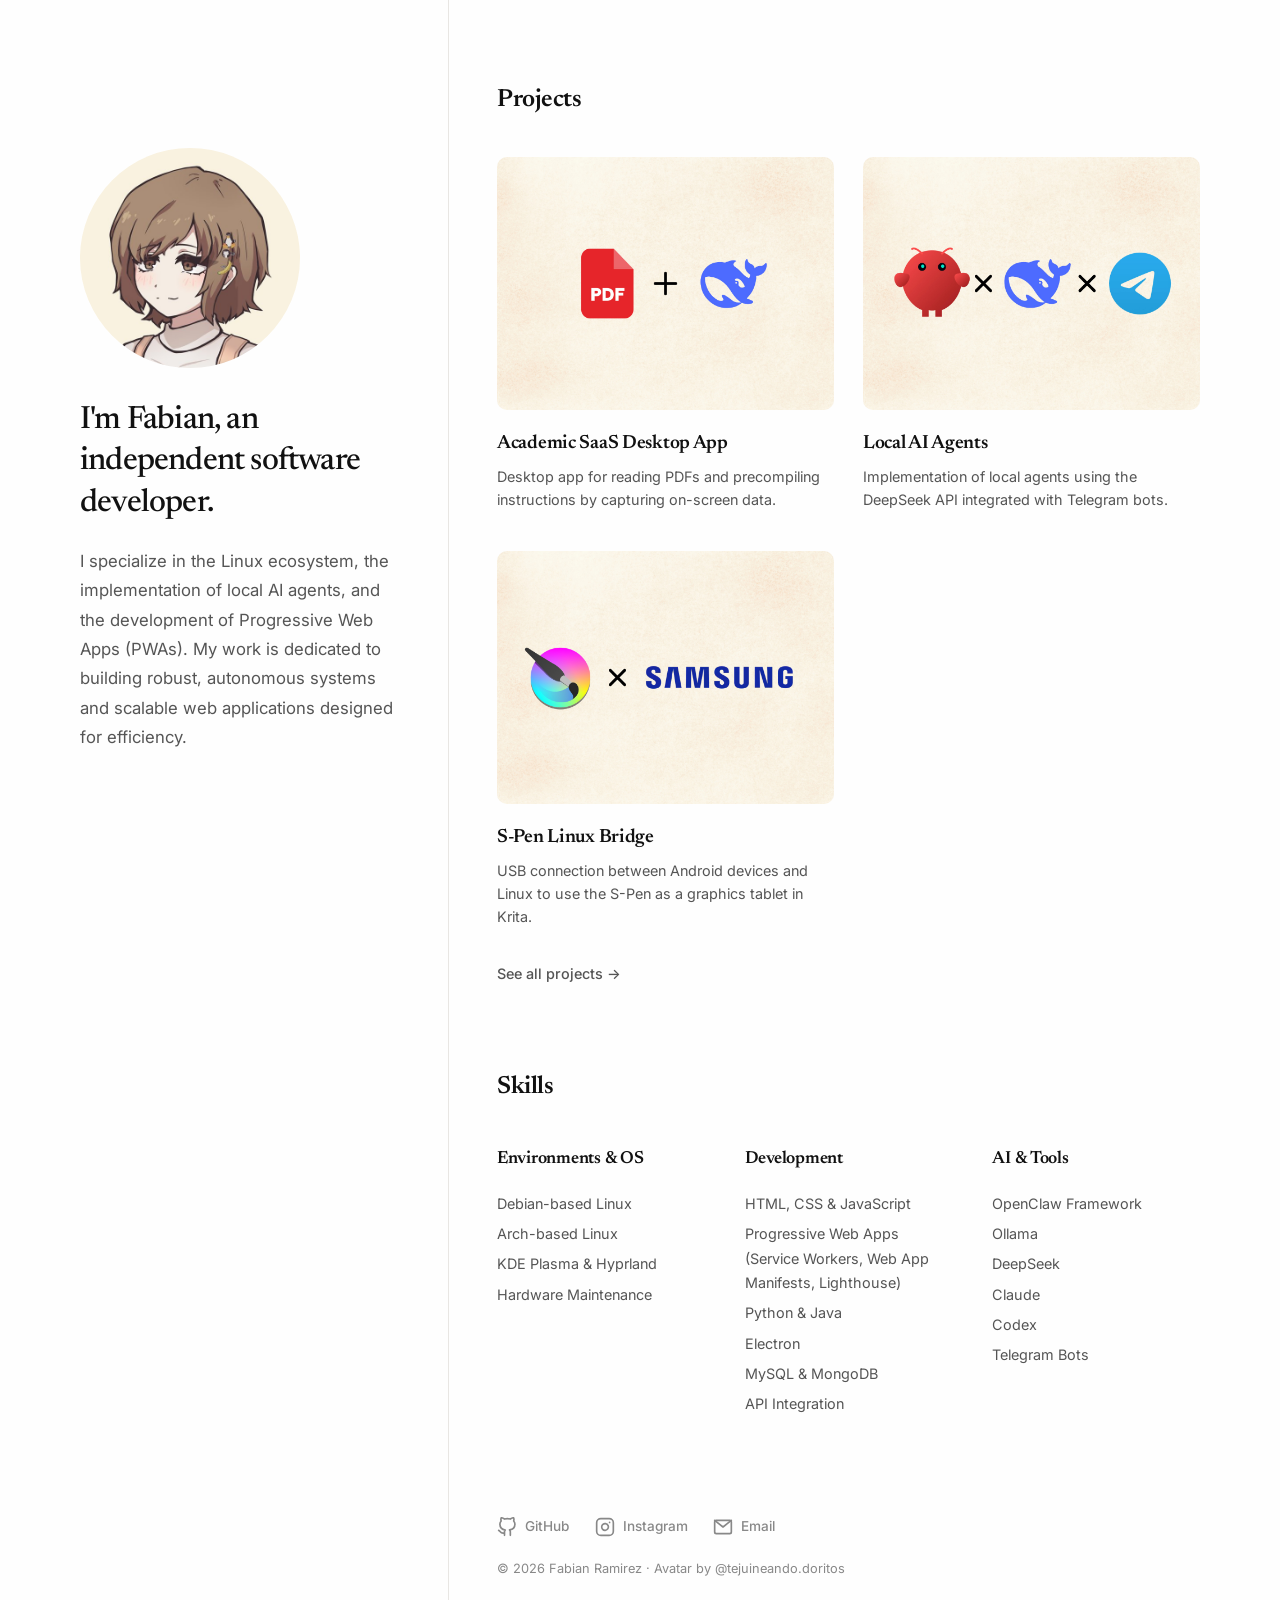
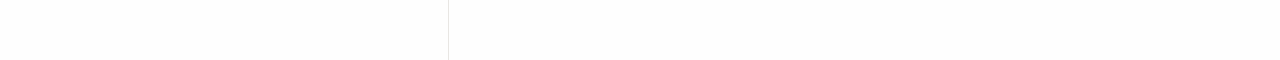
==== index.html @ 059f9448 "ps ahi va" ====
<!DOCTYPE html>
<html lang="en">
<head>
    <meta charset="UTF-8">
    <meta name="viewport" content="width=device-width, initial-scale=1.0">
    <title>Fabian | Independent Software Developer</title>
    <meta name="description" content="Independent software development. Specialist in desktop applications, Linux ecosystems, and local artificial intelligence architectures.">

    <meta property="og:title" content="Fabian | Independent Software Developer">
    <meta property="og:description" content="Independent software development. Specialist in desktop applications, Linux ecosystems, and local artificial intelligence architectures.">
    <meta property="og:image" content="https://fyramirez.dev/og-image.jpg">
    <meta property="og:url" content="https://fyramirez.dev">
    <meta property="og:type" content="website">
    <meta property="og:site_name" content="Fabian Ramirez">

    <meta name="twitter:card" content="summary">
    <meta name="twitter:title" content="Fabian | Independent Software Developer">
    <meta name="twitter:description" content="Independent software development. Specialist in desktop applications, Linux ecosystems, and local artificial intelligence architectures.">
    <meta name="twitter:image" content="https://fyramirez.dev/og-image.jpg">

    <link rel="canonical" href="https://fyramirez.dev">

    <link rel="icon" type="image/x-icon" href="favicon.ico">
    <link rel="icon" type="image/png" sizes="16x16" href="favicon-16.png">
    <link rel="icon" type="image/png" sizes="32x32" href="favicon-32.png">
    <link rel="apple-touch-icon" sizes="180x180" href="apple-touch-icon.png">

    <meta name="theme-color" content="#fefefe">

    <link href="https://fonts.googleapis.com/css2?family=Inter:ital,opsz,wght@0,14..32,400;0,14..32,500;0,14..32,600;1,14..32,400&family=Newsreader:ital,opsz,wght@0,6..72,400;0,6..72,500;0,6..72,600;1,6..72,400&display=swap" rel="stylesheet">
    <link rel="stylesheet" href="style.css">
</head>
<body>
    <div class="layout">
        <aside class="sidebar">
            <img src="profile.jpg" alt="Fabian" class="sidebar-avatar">
            <h1 class="sidebar-heading">I'm Fabian, an independent software developer.</h1>
            <p class="sidebar-text">
                I specialize in the Linux ecosystem, the implementation of local AI agents, and the development of Progressive Web Apps (PWAs).
                My work is dedicated to building robust, autonomous systems and scalable web applications designed for efficiency.
            </p>
        </aside>

        <main class="main-content">
            <section id="proyectos" class="section">
                <h2 class="section-title">Projects</h2>
                <div class="projects-grid">
                    <a href="#" class="project-card">
                        <div class="project-image-wrap">
                            <img src="app1.jpg" alt="Academic SaaS Desktop App">
                        </div>
                        <h3 class="project-title">Academic SaaS Desktop App</h3>
                        <p class="project-desc">Desktop app for reading PDFs and precompiling instructions by capturing on-screen data.</p>
                    </a>
                    <a href="#" class="project-card">
                        <div class="project-image-wrap">
                            <img src="app2.jpg" alt="Local AI Agents">
                        </div>
                        <h3 class="project-title">Local AI Agents</h3>
                        <p class="project-desc">Implementation of local agents using the DeepSeek API integrated with Telegram bots.</p>
                    </a>
                    <a href="#" class="project-card">
                        <div class="project-image-wrap">
                            <img src="app3.jpg" alt="S-Pen Linux Bridge">
                        </div>
                        <h3 class="project-title">S-Pen Linux Bridge</h3>
                        <p class="project-desc">USB connection between Android devices and Linux to use the S-Pen as a graphics tablet in Krita.</p>
                    </a>
                </div>
                <a href="#" class="see-all">See all projects &rarr;</a>
            </section>

            <section id="skills" class="section">
                <h2 class="section-title">Skills</h2>
                <div class="skills-grid">
                    <div class="skill-group">
                        <h4 class="skill-label">Environments &amp; OS</h4>
                        <ul>

                            <li>Debian-based Linux</li>
                            <li>Arch-based Linux</li>
                            <li>KDE Plasma &amp; Hyprland</li>
                            <li>Hardware Maintenance</li>
                        </ul>
                    </div>
                    <div class="skill-group">
                        <h4 class="skill-label">Development</h4>
                        <ul>
                            <li>HTML, CSS &amp; JavaScript</li>
                            <li>Progressive Web Apps (Service Workers, Web App Manifests, Lighthouse)</li>
                            <li>Python &amp; Java</li>
                            <li>Electron</li>
                            <li>MySQL &amp; MongoDB</li>
                            <li>API Integration</li>
                        </ul>
                    </div>
                    <div class="skill-group">
                        <h4 class="skill-label">AI &amp; Tools</h4>
                        <ul>
                            <li>OpenClaw Framework</li>
                            <li>Ollama</li>
                            <li>DeepSeek</li>
                            <li>Claude</li>
                            <li>Codex</li>
                            <li>Telegram Bots</li>
                        </ul>
                    </div>
                </div>
            </section>

            

            <footer class="site-footer">
                
                <div class="social-links">
                    <a href="https://github.com/Bocchi1204" target="_blank" rel="noopener" class="social-link" aria-label="GitHub">
                        <svg xmlns="http://www.w3.org/2000/svg" width="20" height="20" viewBox="0 0 24 24" fill="none" stroke="currentColor" stroke-width="2" stroke-linecap="round" stroke-linejoin="round">
                            <path d="M9 19c-5 1.5-5-2.5-7-3m14 6v-3.87a3.37 3.37 0 0 0-.94-2.61c3.14-.35 6.44-1.54 6.44-7A5.44 5.44 0 0 0 20 4.77 5.07 5.07 0 0 0 19.91 1S18.73.65 16 2.48a13.38 13.38 0 0 0-7 0C6.27.65 5.09 1 5.09 1A5.07 5.07 0 0 0 5 4.77a5.44 5.44 0 0 0-1.5 3.78c0 5.42 3.3 6.61 6.44 7A3.37 3.37 0 0 0 9 18.13V22"/>
                        </svg>
                        <span>GitHub</span>
                    </a>
                    <a href="https://www.instagram.com/bocchinango/" target="_blank" rel="noopener" class="social-link" aria-label="Instagram">
                        <svg xmlns="http://www.w3.org/2000/svg" width="20" height="20" viewBox="0 0 24 24" fill="none" stroke="currentColor" stroke-width="2" stroke-linecap="round" stroke-linejoin="round">
                            <rect x="2" y="2" width="20" height="20" rx="5" ry="5"/>
                            <path d="M16 11.37A4 4 0 1 1 12.63 8 4 4 0 0 1 16 11.37z"/>
                            <line x1="17.5" y1="6.5" x2="17.51" y2="6.5"/>
                        </svg>
                        <span>Instagram</span>
                    </a>
                    <a href="mailto:fabianyaelramirez@gmail.com" class="social-link" aria-label="Email">
                        <svg xmlns="http://www.w3.org/2000/svg" width="20" height="20" viewBox="0 0 24 24" fill="none" stroke="currentColor" stroke-width="2" stroke-linecap="round" stroke-linejoin="round">
                            <rect x="2" y="4" width="20" height="16" rx="2"/>
                            <path d="m22 4-10 8L2 4"/>
                        </svg>
                        <span>Email</span>
                    </a>
                </div>
<p>&copy; 2026 Fabian Ramirez &middot; Avatar by <a href="https://www.instagram.com/tejuineando.doritos/" target="_blank" rel="noopener" class="credit-link" style="color:#888!important;-webkit-text-fill-color:#888!important;text-decoration:none!important">@tejuineando.doritos</a></p>
            </footer>
        </main>
    </div>
</body>
</html>
---- style.css ----
*, *::before, *::after {
    box-sizing: border-box;
    margin: 0;
    padding: 0;
}

:root {
    --bg: #fefefe;
    --text: #111;
    --text-secondary: #555;
    --text-muted: #888;
    --border: #e8e6e3;
    --sidebar-width: 35%;
    --font-serif: Newsreader, Georgia, "Times New Roman", serif;
    --font-sans: Inter, -apple-system, BlinkMacSystemFont, "Segoe UI", Roboto, sans-serif;
}

html {
    scroll-behavior: smooth;
    -webkit-font-smoothing: antialiased;
    -moz-osx-font-smoothing: grayscale;
    text-rendering: optimizeLegibility;
}

body {
    font-family: var(--font-sans);
    background-color: var(--bg);
    color: var(--text);
    line-height: 1.7;
    font-size: 1rem;
    font-weight: 400;
}

.layout {
    display: flex;
    min-height: 100vh;
}

.sidebar {
    width: var(--sidebar-width);
    flex-shrink: 0;
    position: sticky;
    top: 0;
    height: 100vh;
    padding: 5rem 3rem 5rem 5rem;
    display: flex;
    flex-direction: column;
    justify-content: center;
}

.sidebar-avatar {
    width: 220px;
    height: 220px;
    border-radius: 50%;
    object-fit: cover;
    margin-bottom: 2rem;
    display: block;
}

.sidebar-heading {
    font-family: var(--font-serif);
    font-size: 2rem;
    font-weight: 500;
    line-height: 1.3;
    letter-spacing: -0.025em;
    color: var(--text);
    margin-bottom: 1.4rem;
}

.sidebar-text {
    font-size: 1.05rem;
    color: var(--text-secondary);
    line-height: 1.75;
}

.sidebar-text a {
    color: var(--text);
    text-decoration: underline;
    text-underline-offset: 4px;
    text-decoration-thickness: 1px;
    text-decoration-color: #ccc;
    transition: text-decoration-color 0.15s ease;
}

.sidebar-text a:hover {
    text-decoration-color: var(--text);
}

.main-content {
    flex: 1;
    min-width: 0;
    padding: 5rem 5rem 5rem 3rem;
    border-left: 1px solid var(--border);
}

.section {
    padding: 0 0 5rem;
}

.section-title {
    font-family: var(--font-serif);
    font-size: 1.55rem;
    font-weight: 600;
    letter-spacing: -0.02em;
    margin-bottom: 2.2rem;
    color: var(--text);
}

.projects-grid {
    display: grid;
    grid-template-columns: repeat(2, 1fr);
    gap: 2.5rem 1.8rem;
    margin-bottom: 2rem;
}

.project-card {
    display: block;
    text-decoration: none;
    color: inherit;
    transition: opacity 0.2s ease;
}

.project-card:hover {
    opacity: 0.75;
}

.project-image-wrap {
    aspect-ratio: 4 / 3;
    overflow: hidden;
    border-radius: 10px;
    background: #f4f3f1;
    margin-bottom: 1.1rem;
}

.project-image-wrap img {
    width: 100%;
    height: 100%;
    object-fit: cover;
    transition: transform 0.4s ease;
}

.project-card:hover .project-image-wrap img {
    transform: scale(1.03);
}

.project-title {
    font-family: var(--font-serif);
    font-size: 1.2rem;
    font-weight: 600;
    letter-spacing: -0.015em;
    color: var(--text);
    margin-bottom: 0.3rem;
}

.project-desc {
    font-size: 0.9rem;
    color: var(--text-secondary);
    line-height: 1.6;
}

.see-all {
    display: inline-block;
    font-family: var(--font-sans);
    font-size: 0.9rem;
    font-weight: 500;
    color: var(--text-secondary);
    text-decoration: none;
    transition: color 0.15s ease;
}

.see-all:hover {
    color: var(--text);
}

.skills-grid {
    display: grid;
    grid-template-columns: repeat(3, 1fr);
    gap: 2.5rem;
}

.skill-label {
    font-family: var(--font-serif);
    font-size: 1.1rem;
    font-weight: 600;
    letter-spacing: -0.015em;
    margin-bottom: 0.9rem;
    color: var(--text);
}

.skill-group ul {
    list-style: none;
    padding: 0;
}

.skill-group li {
    font-size: 0.9rem;
    color: var(--text-secondary);
    padding: 0.18rem 0;
}



.cv-entry {
    margin-bottom: 2rem;
}

.cv-role {
    font-family: var(--font-serif);
    font-size: 1.2rem;
    font-weight: 600;
    letter-spacing: -0.015em;
    color: var(--text);
    margin-bottom: 0.2rem;
}

.cv-place {
    font-size: 0.9rem;
    color: var(--text-muted);
    margin-bottom: 0.7rem;
}

.cv-desc {
    font-size: 0.95rem;
    color: var(--text-secondary);
    line-height: 1.7;
    max-width: 500px;
}

.social-links {
    display: flex;
    gap: 1.6rem;
    margin-bottom: 1.2rem;
}

.social-link {
    display: inline-flex;
    align-items: center;
    gap: 0.5rem;
    font-size: 0.85rem;
    font-weight: 500;
    color: var(--text-muted);
    text-decoration: none;
    transition: color 0.2s ease;
}

.social-link:visited,
.social-link:link {
    color: var(--text-muted);
    text-decoration: none;
}

.social-link:hover,
.social-link:hover:visited {
    color: var(--text);
}

.social-link svg {
    display: block;
    flex-shrink: 0;
}

.site-footer {
    padding-top: 1rem;
}



.site-footer p {
    font-size: 0.8rem;
    color: var(--text-muted);
}

.credit-link,
.credit-link:link,
.credit-link:visited {
    color: var(--text-muted) !important;
    text-decoration: none !important;
    transition: color 0.2s ease;
}

.credit-link:hover {
    color: var(--text) !important;
}


@media (max-width: 900px) {
    .layout {
        flex-direction: column;
    }

    .sidebar {
        width: 100%;
        position: static;
        height: auto;
        padding: 3rem 1.5rem 2rem;
        justify-content: flex-start;
    }

    .sidebar-heading {
        font-size: 1.6rem;
    }

    .main-content {
        padding: 2rem 1.5rem 4rem;
        border-left: none;
    }

    .projects-grid {
        grid-template-columns: 1fr;
        gap: 3rem;
    }

    .skills-grid {
        grid-template-columns: 1fr;
        gap: 2rem;
    }

    .section {
        padding: 0 0 3.5rem;
    }

    .social-links {
        gap: 1.2rem;
    }
}
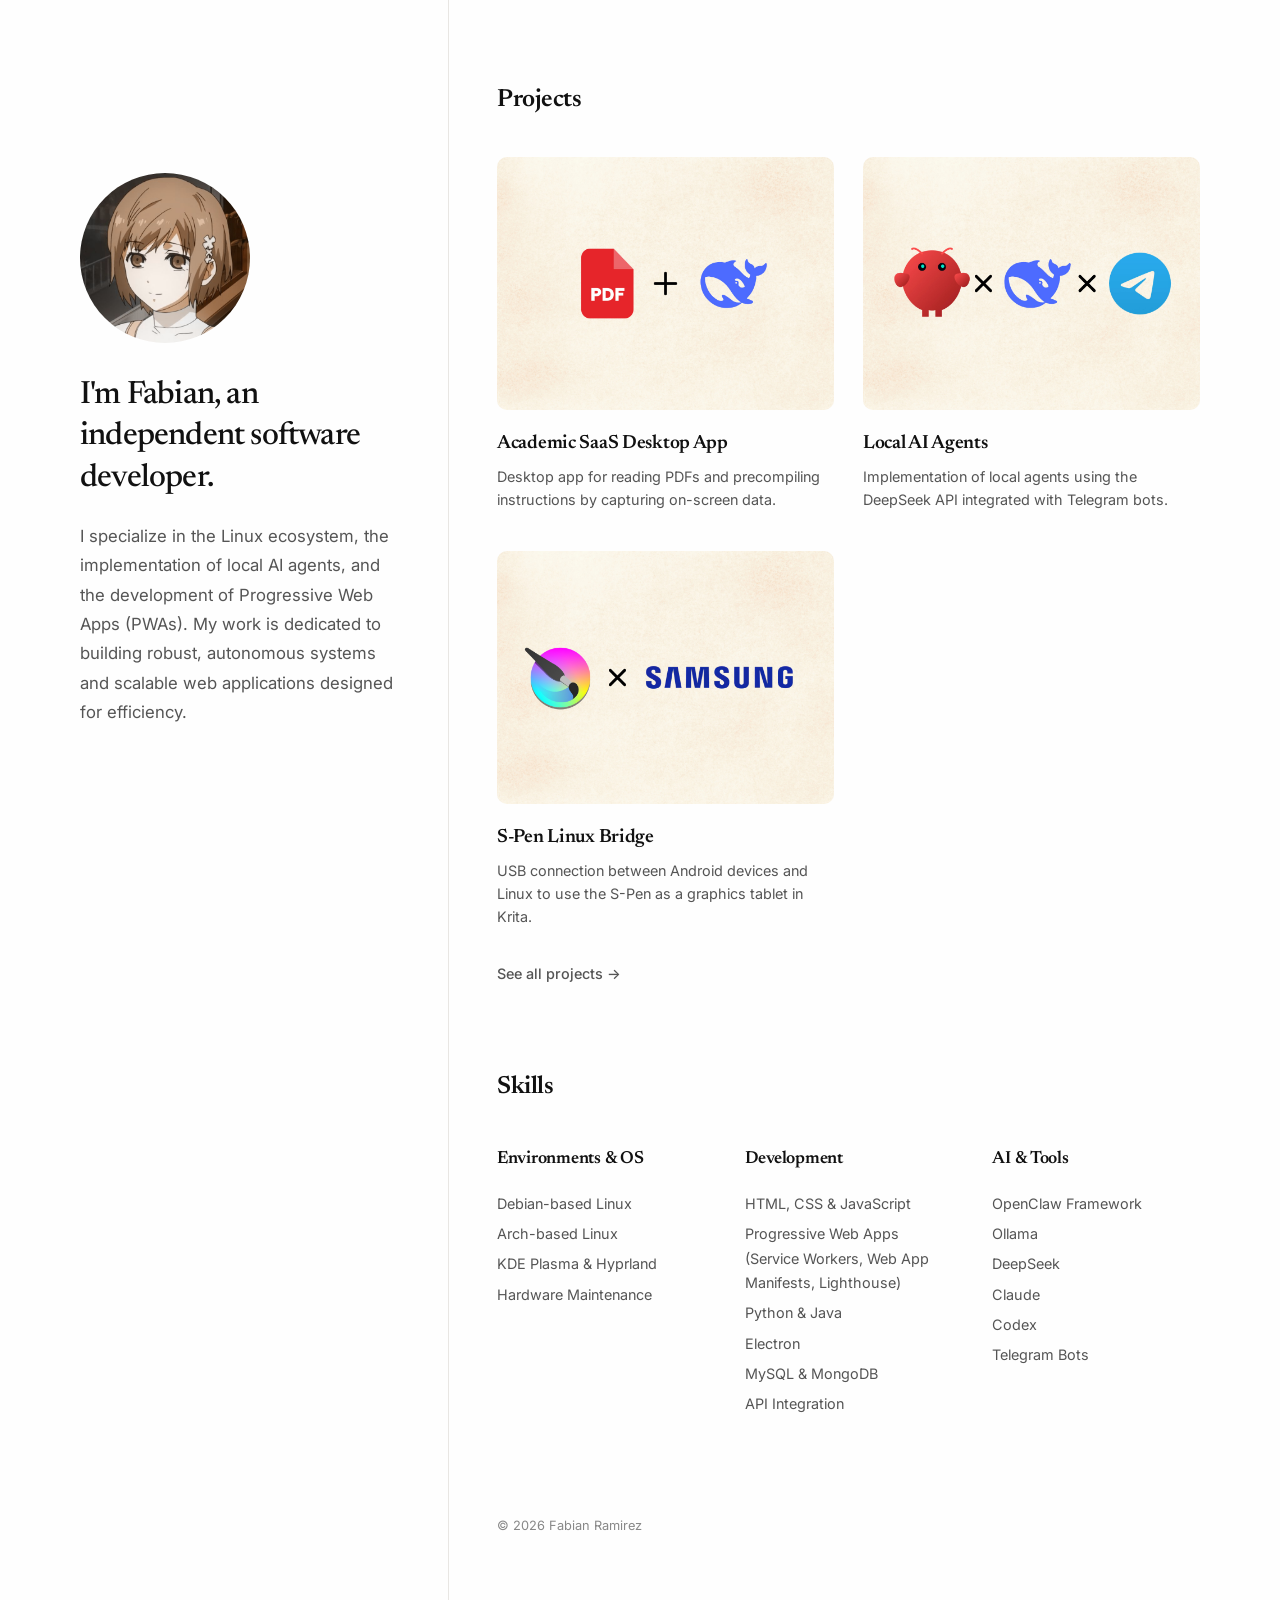
==== commit efc6a5ab: "🚀 Portafolio inicial — sitio personal" ====
--- a/index.html
+++ b/index.html
@@ -3,30 +3,7 @@
 <head>
     <meta charset="UTF-8">
     <meta name="viewport" content="width=device-width, initial-scale=1.0">
-    <title>Fabian | Independent Software Developer</title>
-    <meta name="description" content="Independent software development. Specialist in desktop applications, Linux ecosystems, and local artificial intelligence architectures.">
-
-    <meta property="og:title" content="Fabian | Independent Software Developer">
-    <meta property="og:description" content="Independent software development. Specialist in desktop applications, Linux ecosystems, and local artificial intelligence architectures.">
-    <meta property="og:image" content="https://fyramirez.dev/og-image.jpg">
-    <meta property="og:url" content="https://fyramirez.dev">
-    <meta property="og:type" content="website">
-    <meta property="og:site_name" content="Fabian Ramirez">
-
-    <meta name="twitter:card" content="summary">
-    <meta name="twitter:title" content="Fabian | Independent Software Developer">
-    <meta name="twitter:description" content="Independent software development. Specialist in desktop applications, Linux ecosystems, and local artificial intelligence architectures.">
-    <meta name="twitter:image" content="https://fyramirez.dev/og-image.jpg">
-
-    <link rel="canonical" href="https://fyramirez.dev">
-
-    <link rel="icon" type="image/x-icon" href="favicon.ico">
-    <link rel="icon" type="image/png" sizes="16x16" href="favicon-16.png">
-    <link rel="icon" type="image/png" sizes="32x32" href="favicon-32.png">
-    <link rel="apple-touch-icon" sizes="180x180" href="apple-touch-icon.png">
-
-    <meta name="theme-color" content="#fefefe">
-
+    <title>Fabian — Software Developer</title>
     <link href="https://fonts.googleapis.com/css2?family=Inter:ital,opsz,wght@0,14..32,400;0,14..32,500;0,14..32,600;1,14..32,400&family=Newsreader:ital,opsz,wght@0,6..72,400;0,6..72,500;0,6..72,600;1,6..72,400&display=swap" rel="stylesheet">
     <link rel="stylesheet" href="style.css">
 </head>
@@ -111,31 +88,7 @@
             
 
             <footer class="site-footer">
-                
-                <div class="social-links">
-                    <a href="https://github.com/Bocchi1204" target="_blank" rel="noopener" class="social-link" aria-label="GitHub">
-                        <svg xmlns="http://www.w3.org/2000/svg" width="20" height="20" viewBox="0 0 24 24" fill="none" stroke="currentColor" stroke-width="2" stroke-linecap="round" stroke-linejoin="round">
-                            <path d="M9 19c-5 1.5-5-2.5-7-3m14 6v-3.87a3.37 3.37 0 0 0-.94-2.61c3.14-.35 6.44-1.54 6.44-7A5.44 5.44 0 0 0 20 4.77 5.07 5.07 0 0 0 19.91 1S18.73.65 16 2.48a13.38 13.38 0 0 0-7 0C6.27.65 5.09 1 5.09 1A5.07 5.07 0 0 0 5 4.77a5.44 5.44 0 0 0-1.5 3.78c0 5.42 3.3 6.61 6.44 7A3.37 3.37 0 0 0 9 18.13V22"/>
-                        </svg>
-                        <span>GitHub</span>
-                    </a>
-                    <a href="https://www.instagram.com/bocchinango/" target="_blank" rel="noopener" class="social-link" aria-label="Instagram">
-                        <svg xmlns="http://www.w3.org/2000/svg" width="20" height="20" viewBox="0 0 24 24" fill="none" stroke="currentColor" stroke-width="2" stroke-linecap="round" stroke-linejoin="round">
-                            <rect x="2" y="2" width="20" height="20" rx="5" ry="5"/>
-                            <path d="M16 11.37A4 4 0 1 1 12.63 8 4 4 0 0 1 16 11.37z"/>
-                            <line x1="17.5" y1="6.5" x2="17.51" y2="6.5"/>
-                        </svg>
-                        <span>Instagram</span>
-                    </a>
-                    <a href="mailto:fabianyaelramirez@gmail.com" class="social-link" aria-label="Email">
-                        <svg xmlns="http://www.w3.org/2000/svg" width="20" height="20" viewBox="0 0 24 24" fill="none" stroke="currentColor" stroke-width="2" stroke-linecap="round" stroke-linejoin="round">
-                            <rect x="2" y="4" width="20" height="16" rx="2"/>
-                            <path d="m22 4-10 8L2 4"/>
-                        </svg>
-                        <span>Email</span>
-                    </a>
-                </div>
-<p>&copy; 2026 Fabian Ramirez &middot; Avatar by <a href="https://www.instagram.com/tejuineando.doritos/" target="_blank" rel="noopener" class="credit-link" style="color:#888!important;-webkit-text-fill-color:#888!important;text-decoration:none!important">@tejuineando.doritos</a></p>
+                <p>&copy; 2026 Fabian Ramirez</p>
             </footer>
         </main>
     </div>
--- a/style.css
+++ b/style.css
@@ -1,4 +1,6 @@
-
+/* ============================================
+   Estilo — sidebar + contenido (timmyomahony.com)
+   ============================================ */
 
 *, *::before, *::after {
     box-sizing: border-box;
@@ -33,10 +35,14 @@
     font-weight: 400;
 }
 
+/* ---- two-column layout ---- */
+
 .layout {
     display: flex;
     min-height: 100vh;
 }
+
+/* ---- left sidebar (sticky) ---- */
 
 .sidebar {
     width: var(--sidebar-width);
@@ -51,8 +57,8 @@
 }
 
 .sidebar-avatar {
-    width: 220px;
-    height: 220px;
+    width: 170px;
+    height: 170px;
     border-radius: 50%;
     object-fit: cover;
     margin-bottom: 2rem;
@@ -88,6 +94,8 @@
     text-decoration-color: var(--text);
 }
 
+/* ---- right content ---- */
+
 .main-content {
     flex: 1;
     min-width: 0;
@@ -107,6 +115,8 @@
     margin-bottom: 2.2rem;
     color: var(--text);
 }
+
+/* ---- projects ---- */
 
 .projects-grid {
     display: grid;
@@ -174,6 +184,8 @@
     color: var(--text);
 }
 
+/* ---- skills ---- */
+
 .skills-grid {
     display: grid;
     grid-template-columns: repeat(3, 1fr);
@@ -200,7 +212,7 @@
     padding: 0.18rem 0;
 }
 
-
+/* ---- CV ---- */
 
 .cv-entry {
     margin-bottom: 2rem;
@@ -228,62 +240,18 @@
     max-width: 500px;
 }
 
-.social-links {
-    display: flex;
-    gap: 1.6rem;
-    margin-bottom: 1.2rem;
-}
-
-.social-link {
-    display: inline-flex;
-    align-items: center;
-    gap: 0.5rem;
-    font-size: 0.85rem;
-    font-weight: 500;
-    color: var(--text-muted);
-    text-decoration: none;
-    transition: color 0.2s ease;
-}
-
-.social-link:visited,
-.social-link:link {
-    color: var(--text-muted);
-    text-decoration: none;
-}
-
-.social-link:hover,
-.social-link:hover:visited {
-    color: var(--text);
-}
-
-.social-link svg {
-    display: block;
-    flex-shrink: 0;
-}
+/* ---- footer ---- */
 
 .site-footer {
     padding-top: 1rem;
 }
-
-
 
 .site-footer p {
     font-size: 0.8rem;
     color: var(--text-muted);
 }
 
-.credit-link,
-.credit-link:link,
-.credit-link:visited {
-    color: var(--text-muted) !important;
-    text-decoration: none !important;
-    transition: color 0.2s ease;
-}
-
-.credit-link:hover {
-    color: var(--text) !important;
-}
-
+/* ---- responsive ---- */
 
 @media (max-width: 900px) {
     .layout {
@@ -320,8 +288,4 @@
     .section {
         padding: 0 0 3.5rem;
     }
-
-    .social-links {
-        gap: 1.2rem;
-    }
-}
+}
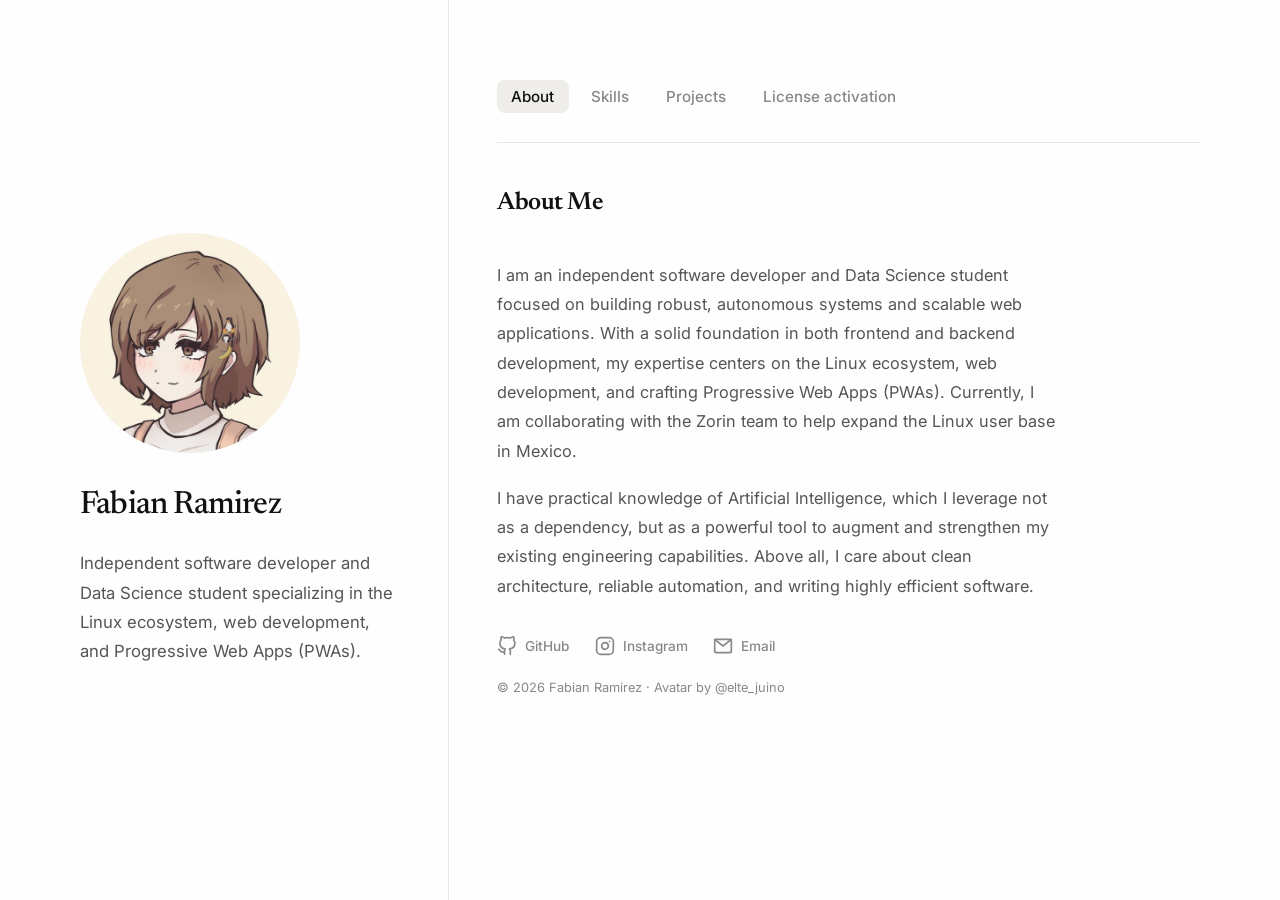
==== commit b87eb70d: "yaquedocreo" ====
--- a/index.html
+++ b/index.html
@@ -3,94 +3,214 @@
 <head>
     <meta charset="UTF-8">
     <meta name="viewport" content="width=device-width, initial-scale=1.0">
-    <title>Fabian — Software Developer</title>
+    <title>Fabian | Independent Software Developer</title>
+    <meta name="description" content="Independent software development. Specialist in desktop applications, Linux ecosystems, and local artificial intelligence architectures.">
+    <meta property="og:title" content="Fabian | Independent Software Developer">
+    <meta property="og:description" content="Independent software development. Specialist in desktop applications, Linux ecosystems, and local artificial intelligence architectures.">
+    <meta property="og:image" content="https://fyramirez.dev/og-image.jpg">
+    <meta property="og:url" content="https://fyramirez.dev">
+    <meta property="og:type" content="website">
+    <meta property="og:site_name" content="Fabian Ramirez">
+    <meta name="twitter:card" content="summary">
+    <meta name="twitter:title" content="Fabian | Independent Software Developer">
+    <meta name="twitter:description" content="Independent software development. Specialist in desktop applications, Linux ecosystems, and local artificial intelligence architectures.">
+    <meta name="twitter:image" content="https://fyramirez.dev/og-image.jpg">
+    <link rel="canonical" href="https://fyramirez.dev">
+    <link rel="icon" type="image/x-icon" href="/favicon.ico">
+    <link rel="icon" type="image/png" sizes="16x16" href="/favicon-16.png">
+    <link rel="icon" type="image/png" sizes="32x32" href="/favicon-32.png">
+    <link rel="apple-touch-icon" sizes="180x180" href="/apple-touch-icon.png">
+    <meta name="theme-color" content="#fefefe">
     <link href="https://fonts.googleapis.com/css2?family=Inter:ital,opsz,wght@0,14..32,400;0,14..32,500;0,14..32,600;1,14..32,400&family=Newsreader:ital,opsz,wght@0,6..72,400;0,6..72,500;0,6..72,600;1,6..72,400&display=swap" rel="stylesheet">
-    <link rel="stylesheet" href="style.css">
+    <link rel="stylesheet" href="/style.css?v=f365c48a277c">
 </head>
 <body>
+    <div class="language-switch" hidden role="group" aria-label="Language" data-i18n-aria-label="language">
+        <button type="button" data-language="en" lang="en" aria-label="English" aria-pressed="true">EN</button>
+        <button type="button" data-language="es" lang="es" aria-label="Español" aria-pressed="false">ES</button>
+    </div>
+
     <div class="layout">
         <aside class="sidebar">
-            <img src="profile.jpg" alt="Fabian" class="sidebar-avatar">
-            <h1 class="sidebar-heading">I'm Fabian, an independent software developer.</h1>
-            <p class="sidebar-text">
-                I specialize in the Linux ecosystem, the implementation of local AI agents, and the development of Progressive Web Apps (PWAs).
-                My work is dedicated to building robust, autonomous systems and scalable web applications designed for efficiency.
-            </p>
+            <img src="/profile.jpg" alt="Fabian" class="sidebar-avatar">
+            <h1 class="sidebar-heading">Fabian Ramirez</h1>
+            <p class="sidebar-text">Independent software developer and Data Science student specializing in the Linux ecosystem, web development, and Progressive Web Apps (PWAs).</p>
         </aside>
-
         <main class="main-content">
-            <section id="proyectos" class="section">
-                <h2 class="section-title">Projects</h2>
-                <div class="projects-grid">
-                    <a href="#" class="project-card">
-                        <div class="project-image-wrap">
-                            <img src="app1.jpg" alt="Academic SaaS Desktop App">
-                        </div>
-                        <h3 class="project-title">Academic SaaS Desktop App</h3>
-                        <p class="project-desc">Desktop app for reading PDFs and precompiling instructions by capturing on-screen data.</p>
-                    </a>
-                    <a href="#" class="project-card">
-                        <div class="project-image-wrap">
-                            <img src="app2.jpg" alt="Local AI Agents">
-                        </div>
-                        <h3 class="project-title">Local AI Agents</h3>
-                        <p class="project-desc">Implementation of local agents using the DeepSeek API integrated with Telegram bots.</p>
-                    </a>
-                    <a href="#" class="project-card">
-                        <div class="project-image-wrap">
-                            <img src="app3.jpg" alt="S-Pen Linux Bridge">
-                        </div>
-                        <h3 class="project-title">S-Pen Linux Bridge</h3>
-                        <p class="project-desc">USB connection between Android devices and Linux to use the S-Pen as a graphics tablet in Krita.</p>
-                    </a>
-                </div>
-                <a href="#" class="see-all">See all projects &rarr;</a>
-            </section>
-
-            <section id="skills" class="section">
+            <nav class="tabs" aria-label="Page sections">
+                <button class="tab-btn active" data-tab="about">About</button>
+                <button class="tab-btn" data-tab="skills">Skills</button>
+                <button class="tab-btn" data-tab="projects">Projects</button>
+                <button class="tab-btn" data-tab="activacion-licencias">License activation</button>
+            </nav>
+            <section id="about" class="tab-panel active">
+                <h2 class="section-title">About Me</h2>
+                <p class="tab-text">I am an independent software developer and Data Science student focused on building robust, autonomous systems and scalable web applications. With a solid foundation in both frontend and backend development, my expertise centers on the Linux ecosystem, web development, and crafting Progressive Web Apps (PWAs). Currently, I am collaborating with the Zorin team to help expand the Linux user base in Mexico.</p>
+                <p class="tab-text">I have practical knowledge of Artificial Intelligence, which I leverage not as a dependency, but as a powerful tool to augment and strengthen my existing engineering capabilities. Above all, I care about clean architecture, reliable automation, and writing highly efficient software.</p>
+            </section>
+            <section id="skills" class="tab-panel">
                 <h2 class="section-title">Skills</h2>
+                <h3 class="skill-subtitle">How I use my skills</h3>
+                <p class="tab-text">Designing and maintaining optimized Linux workflows is essential to my daily efficiency. These setups range from user-friendly environments like Zorin OS, where a current collaboration is underway, to custom Arch-based systems.</p>
+                <p class="tab-text">Development work centers on cross-platform solutions using Python, Java, and modern web technologies. This includes blending Electron and PWA standards, constructing traditional websites, and engineering native applications exclusively for Linux.</p>
+                <p class="tab-text">In the AI space, the focus is on practical integrations using the OpenClaw framework alongside models like DeepSeek, Claude, and Ollama. Linking these technologies to custom backend APIs and functional interfaces, such as Telegram bots, automates complex tasks and solves real-world problems efficiently.</p>
                 <div class="skills-grid">
                     <div class="skill-group">
                         <h4 class="skill-label">Environments &amp; OS</h4>
                         <ul>
-
-                            <li>Debian-based Linux</li>
-                            <li>Arch-based Linux</li>
-                            <li>KDE Plasma &amp; Hyprland</li>
-                            <li>Hardware Maintenance</li>
-                        </ul>
-                    </div>
-                    <div class="skill-group">
+                            <li><img src="https://cdn.jsdelivr.net/gh/devicons/devicon@latest/icons/linux/linux-original.svg" alt="">Zorin OS <span>(partner)</span></li>
+                            <li><img src="https://cdn.jsdelivr.net/gh/devicons/devicon@latest/icons/debian/debian-original.svg" alt=""><span class="skill-name">Debian-based Linux</span></li>
+                            <li><img src="https://cdn.jsdelivr.net/gh/devicons/devicon@latest/icons/archlinux/archlinux-original.svg" alt=""><span class="skill-name">Arch-based Linux</span></li>
+                            <li><img src="https://cdn.simpleicons.org/kde/1D99F3" alt="">KDE Plasma &amp; Hyprland</li>
+                            <li><span class="skill-icon skill-icon-tool" aria-hidden="true">⌁</span><span class="skill-name">Hardware Maintenance</span></li>
+                        </ul>
+                    </div>
+                    <div class="skill-group skill-group--development">
                         <h4 class="skill-label">Development</h4>
                         <ul>
-                            <li>HTML, CSS &amp; JavaScript</li>
-                            <li>Progressive Web Apps (Service Workers, Web App Manifests, Lighthouse)</li>
-                            <li>Python &amp; Java</li>
-                            <li>Electron</li>
-                            <li>MySQL &amp; MongoDB</li>
-                            <li>API Integration</li>
+                            <li><img src="https://cdn.jsdelivr.net/gh/devicons/devicon@latest/icons/html5/html5-original.svg" alt="">HTML</li>
+                            <li><img src="https://cdn.jsdelivr.net/gh/devicons/devicon@latest/icons/css3/css3-original.svg" alt="">CSS</li>
+                            <li><img src="https://cdn.jsdelivr.net/gh/devicons/devicon@latest/icons/javascript/javascript-original.svg" alt="">JavaScript</li>
+                            <li><span class="skill-icon skill-icon-pwa" aria-hidden="true">PWA</span><span class="skill-name">Progressive Web Apps</span></li>
+                            <li><img src="https://cdn.jsdelivr.net/gh/devicons/devicon@latest/icons/python/python-original.svg" alt="">Python</li>
+                            <li><img src="https://cdn.jsdelivr.net/gh/devicons/devicon@latest/icons/java/java-original.svg" alt="">Java</li>
+                            <li><img src="https://cdn.jsdelivr.net/gh/devicons/devicon@latest/icons/kotlin/kotlin-original.svg" alt="">Kotlin</li>
+                            <li><img src="https://cdn.jsdelivr.net/gh/devicons/devicon@latest/icons/androidstudio/androidstudio-original.svg" alt="">Android Studio</li>
+                            <li><img src="https://cdn.jsdelivr.net/gh/devicons/devicon@latest/icons/bash/bash-original.svg" alt="">Shell</li>
+                            <li><img src="https://cdn.jsdelivr.net/gh/devicons/devicon@latest/icons/electron/electron-original.svg" alt="">Electron</li>
+                            <li><img src="https://cdn.jsdelivr.net/gh/devicons/devicon@latest/icons/mysql/mysql-original.svg" alt="">MySQL</li>
+                            <li><img src="https://cdn.jsdelivr.net/gh/devicons/devicon@latest/icons/mongodb/mongodb-original.svg" alt="">MongoDB</li>
+                            <li><span class="skill-icon skill-icon-api" aria-hidden="true">&lt;/&gt;</span><span class="skill-name">API Integration</span></li>
                         </ul>
                     </div>
                     <div class="skill-group">
                         <h4 class="skill-label">AI &amp; Tools</h4>
                         <ul>
-                            <li>OpenClaw Framework</li>
-                            <li>Ollama</li>
-                            <li>DeepSeek</li>
-                            <li>Claude</li>
-                            <li>Codex</li>
-                            <li>Telegram Bots</li>
+                            <li><img src="https://avatars.githubusercontent.com/u/252820863?v=4" alt="">OpenClaw Framework</li>
+                            <li><img src="https://cdn.simpleicons.org/ollama/000000" alt="">Ollama</li>
+                            <li><img src="https://cdn.simpleicons.org/deepseek/4D6BFE" alt="">DeepSeek</li>
+                            <li><img src="https://cdn.simpleicons.org/claude/D97757" alt="">Claude</li>
+                            <li><img src="https://upload.wikimedia.org/wikipedia/commons/4/4d/OpenAI_Logo.svg" alt="">Codex</li>
                         </ul>
                     </div>
                 </div>
             </section>
-
-            
-
+            <section id="projects" class="tab-panel">
+                <h2 class="section-title">Projects</h2>
+                <div class="projects-grid">
+                    <a href="https://github.com/Bocchi1204/spenblet" target="_blank" rel="noopener" class="project-card" aria-label="View Spenblet on GitHub">
+                        <div class="project-image-wrap">
+                            <img src="/app3.jpg" alt="Spenblet running on Linux">
+                        </div>
+                        <h3 class="project-title">Spenblet</h3>
+                        <p class="project-desc">A Linux bridge that connects an Android device over USB, turning its S Pen into a graphics tablet for Krita.</p>
+                        <ul class="project-tech" aria-label="Programming languages used in Spenblet">
+                            <li title="Kotlin"><img src="https://cdn.jsdelivr.net/gh/devicons/devicon@latest/icons/kotlin/kotlin-original.svg" alt="Kotlin"></li>
+                            <li title="Rust"><img src="https://cdn.jsdelivr.net/gh/devicons/devicon@latest/icons/rust/rust-original.svg" alt="Rust"></li>
+                            <li title="Shell"><img src="https://cdn.jsdelivr.net/gh/devicons/devicon@latest/icons/bash/bash-original.svg" alt="Shell"></li>
+                        </ul>
+                    </a>
+                </div>
+            </section>
+            <section id="activacion-licencias" class="tab-panel activation-panel" aria-labelledby="activation-title">
+                                <h2 id="activation-title" class="section-title" data-i18n="activation">License activation</h2>
+                <form id="activation-form" class="activation-form">
+                    <div class="activation-field">
+                        <label for="product-key" data-i18n="productKey">Product key</label>
+                        <input id="product-key" name="productKey" type="text" placeholder="XXXXX-XXXXX-XXXXX-XXXXX-XXXXX" autocomplete="off" autocapitalize="characters" spellcheck="false" maxlength="29" required>
+                    </div>
+                    <div class="activation-field">
+                        <label for="installation-id" data-i18n="installation">Installation ID</label>
+                        <textarea id="installation-id" name="installationId" rows="3" placeholder="Installation ID" data-i18n-placeholder="installation" inputmode="numeric" autocomplete="off" spellcheck="false" maxlength="100" required></textarea>
+                    </div>
+                    <div class="activation-actions">
+                        <button class="activation-submit" type="submit" data-i18n="submit">Get confirmation ID</button>
+                    </div>
+                    <p id="activation-status" class="activation-status" role="status" aria-live="polite"></p>
+                    <div id="activation-result" class="activation-result" hidden>
+                        <h3 data-i18n="confirmation">Confirmation ID</h3>
+                        <output id="confirmation-id"></output>
+                        <button id="copy-confirmation" type="button" class="activation-copy" data-i18n="copy">Copy code</button>
+                    </div>
+                </form>
+            </section>
             <footer class="site-footer">
-                <p>&copy; 2026 Fabian Ramirez</p>
+                <div class="social-links">
+                    <a href="https://github.com/Bocchi1204" target="_blank" rel="noopener" class="social-link" aria-label="GitHub">
+                        <svg xmlns="http://www.w3.org/2000/svg" width="20" height="20" viewBox="0 0 24 24" fill="none" stroke="currentColor" stroke-width="2" stroke-linecap="round" stroke-linejoin="round">
+                            <path d="M9 19c-5 1.5-5-2.5-7-3m14 6v-3.87a3.37 3.37 0 0 0-.94-2.61c3.14-.35 6.44-1.54 6.44-7A5.44 5.44 0 0 0 20 4.77 5.07 5.07 0 0 0 19.91 1S18.73.65 16 2.48a13.38 13.38 0 0 0-7 0C6.27.65 5.09 1 5.09 1A5.07 5.07 0 0 0 5 4.77a5.44 5.44 0 0 0-1.5 3.78c0 5.42 3.3 6.61 6.44 7A3.37 3.37 0 0 0 9 18.13V22"/>
+                        </svg>
+                        <span>GitHub</span>
+                    </a>
+                    <a href="https://www.instagram.com/bocchinango/" target="_blank" rel="noopener" class="social-link" aria-label="Instagram">
+                        <svg xmlns="http://www.w3.org/2000/svg" width="20" height="20" viewBox="0 0 24 24" fill="none" stroke="currentColor" stroke-width="2" stroke-linecap="round" stroke-linejoin="round">
+                            <rect x="2" y="2" width="20" height="20" rx="5" ry="5"/>
+                            <path d="M16 11.37A4 4 0 1 1 12.63 8 4 4 0 0 1 16 11.37z"/>
+                            <line x1="17.5" y1="6.5" x2="17.51" y2="6.5"/>
+                        </svg>
+                        <span>Instagram</span>
+                    </a>
+                    <a href="mailto:fabianyaelramirez@gmail.com" class="social-link" aria-label="Email">
+                        <svg xmlns="http://www.w3.org/2000/svg" width="20" height="20" viewBox="0 0 24 24" fill="none" stroke="currentColor" stroke-width="2" stroke-linecap="round" stroke-linejoin="round">
+                            <rect x="2" y="4" width="20" height="16" rx="2"/>
+                            <path d="m22 4-10 8L2 4"/>
+                        </svg>
+                        <span>Email</span>
+                    </a>
+                </div>
+                <p>&copy; 2026 Fabian Ramirez &middot; <span>Avatar by</span> <a href="https://www.instagram.com/elte_juino/" target="_blank" rel="noopener" class="credit-link" style="color:#888!important;-webkit-text-fill-color:#888!important;text-decoration:none!important">@elte_juino</a></p>
             </footer>
         </main>
     </div>
+    <script>
+        var tabButtons = document.querySelectorAll(".tab-btn");
+        var tabPanels = document.querySelectorAll(".tab-panel");
+        var tabPaths = {
+            "activacion-licencias": "/activacion"
+        };
+
+        function activateTab(tabId) {
+            var panel = document.getElementById(tabId);
+            if (!panel || !panel.classList.contains("tab-panel")) {
+                tabId = "about";
+            }
+
+            document.querySelector(".language-switch").hidden = tabId !== "activacion-licencias";
+            tabButtons.forEach(function (button) {
+                var isActive = button.dataset.tab === tabId;
+                button.classList.toggle("active", isActive);
+                button.setAttribute("aria-pressed", String(isActive));
+                button.setAttribute("aria-controls", button.dataset.tab);
+            });
+            tabPanels.forEach(function (tabPanel) {
+                tabPanel.classList.toggle("active", tabPanel.id === tabId);
+            });
+        }
+
+        function activateTabFromUrl() {
+            if (window.location.pathname.replace(/\/$/, "") === "/activacion") {
+                activateTab("activacion-licencias");
+                return;
+            }
+            activateTab(window.location.hash.slice(1) || "about");
+        }
+
+        tabButtons.forEach(function (button) {
+            button.addEventListener("click", function () {
+                var tabId = button.dataset.tab;
+                var targetUrl = tabPaths[tabId] || "/#" + tabId;
+                if (window.location.pathname + window.location.hash !== targetUrl) {
+                    window.history.pushState(null, "", targetUrl);
+                }
+                activateTab(tabId);
+            });
+        });
+
+        window.addEventListener("popstate", activateTabFromUrl);
+        window.addEventListener("hashchange", activateTabFromUrl);
+        activateTabFromUrl();
+    </script>
+    <script src="/i18n.js?v=59a58fae1792" defer></script>
+    <script src="/activation.js?v=caaf46a1be19" defer></script>
 </body>
-</html>+</html>
--- a/style.css
+++ b/style.css
@@ -1,6 +1,4 @@
-/* ============================================
-   Estilo — sidebar + contenido (timmyomahony.com)
-   ============================================ */
+
 
 *, *::before, *::after {
     box-sizing: border-box;
@@ -35,14 +33,10 @@
     font-weight: 400;
 }
 
-/* ---- two-column layout ---- */
-
 .layout {
     display: flex;
     min-height: 100vh;
 }
-
-/* ---- left sidebar (sticky) ---- */
 
 .sidebar {
     width: var(--sidebar-width);
@@ -57,8 +51,8 @@
 }
 
 .sidebar-avatar {
-    width: 170px;
-    height: 170px;
+    width: 220px;
+    height: 220px;
     border-radius: 50%;
     object-fit: cover;
     margin-bottom: 2rem;
@@ -94,8 +88,6 @@
     text-decoration-color: var(--text);
 }
 
-/* ---- right content ---- */
-
 .main-content {
     flex: 1;
     min-width: 0;
@@ -116,11 +108,9 @@
     color: var(--text);
 }
 
-/* ---- projects ---- */
-
 .projects-grid {
     display: grid;
-    grid-template-columns: repeat(2, 1fr);
+    grid-template-columns: minmax(0, 420px);
     gap: 2.5rem 1.8rem;
     margin-bottom: 2rem;
 }
@@ -170,6 +160,34 @@
     line-height: 1.6;
 }
 
+.project-tech {
+    display: flex;
+    flex-wrap: wrap;
+    align-items: center;
+    gap: 0.65rem;
+    list-style: none;
+    padding: 0;
+    margin: 1rem 0 0;
+}
+
+.project-tech li {
+    display: grid;
+    place-items: center;
+    width: 2rem;
+    height: 2rem;
+    padding: 0.35rem;
+    border: 1px solid var(--border);
+    border-radius: 7px;
+    background: #fff;
+}
+
+.project-tech img,
+.project-tech svg {
+    display: block;
+    width: 100%;
+    height: 100%;
+}
+
 .see-all {
     display: inline-block;
     font-family: var(--font-sans);
@@ -184,12 +202,35 @@
     color: var(--text);
 }
 
-/* ---- skills ---- */
-
 .skills-grid {
     display: grid;
-    grid-template-columns: repeat(3, 1fr);
+    grid-template-columns: repeat(2, minmax(0, 1fr));
+    grid-template-areas:
+        "environment ai"
+        "development development";
     gap: 2.5rem;
+}
+
+.skill-group:nth-child(1) {
+    grid-area: environment;
+    border-right: 1px solid var(--border);
+    padding-right: 2.5rem;
+}
+
+.skill-group--development {
+    grid-area: development;
+    border-top: 1px solid var(--border);
+    padding-top: 2rem;
+}
+
+.skill-group:nth-child(3) {
+    grid-area: ai;
+}
+
+.skill-group--development ul {
+    display: grid;
+    grid-template-columns: repeat(3, minmax(0, 1fr));
+    column-gap: 1.25rem;
 }
 
 .skill-label {
@@ -207,12 +248,56 @@
 }
 
 .skill-group li {
+    display: flex;
+    align-items: center;
+    gap: 0.6rem;
     font-size: 0.9rem;
     color: var(--text-secondary);
-    padding: 0.18rem 0;
-}
-
-/* ---- CV ---- */
+    padding: 0.3rem 0;
+    line-height: 1.35;
+}
+
+.skill-group li img,
+.skill-icon {
+    width: 1.35rem;
+    height: 1.35rem;
+    flex: 0 0 1.35rem;
+}
+
+.skill-group li img {
+    object-fit: contain;
+}
+
+.skill-group li span:not(.skill-icon) {
+    color: var(--text-muted);
+}
+
+.skill-icon {
+    display: inline-grid;
+    place-items: center;
+    border-radius: 4px;
+    font-size: 0.55rem;
+    font-weight: 700;
+    line-height: 1;
+    letter-spacing: -0.04em;
+}
+
+.skill-icon-tool {
+    color: #e8b300;
+    background: #fff7cf;
+    font-size: 1.1rem;
+}
+
+.skill-icon-pwa {
+    color: #5a21b6;
+    background: #eee4ff;
+}
+
+.skill-icon-api {
+    color: #fff;
+    background: #4b5563;
+    font-size: 0.5rem;
+}
 
 .cv-entry {
     margin-bottom: 2rem;
@@ -240,18 +325,62 @@
     max-width: 500px;
 }
 
-/* ---- footer ---- */
+.social-links {
+    display: flex;
+    gap: 1.6rem;
+    margin-bottom: 1.2rem;
+}
+
+.social-link {
+    display: inline-flex;
+    align-items: center;
+    gap: 0.5rem;
+    font-size: 0.85rem;
+    font-weight: 500;
+    color: var(--text-muted);
+    text-decoration: none;
+    transition: color 0.2s ease;
+}
+
+.social-link:visited,
+.social-link:link {
+    color: var(--text-muted);
+    text-decoration: none;
+}
+
+.social-link:hover,
+.social-link:hover:visited {
+    color: var(--text);
+}
+
+.social-link svg {
+    display: block;
+    flex-shrink: 0;
+}
 
 .site-footer {
     padding-top: 1rem;
 }
+
+
 
 .site-footer p {
     font-size: 0.8rem;
     color: var(--text-muted);
 }
 
-/* ---- responsive ---- */
+.credit-link,
+.credit-link:link,
+.credit-link:visited {
+    color: var(--text-muted) !important;
+    text-decoration: none !important;
+    transition: color 0.2s ease;
+}
+
+.credit-link:hover {
+    color: var(--text) !important;
+}
+
 
 @media (max-width: 900px) {
     .layout {
@@ -282,10 +411,169 @@
 
     .skills-grid {
         grid-template-columns: 1fr;
+        grid-template-areas:
+            "environment"
+            "ai"
+            "development";
         gap: 2rem;
+    }
+
+    .skill-group--development ul {
+        grid-template-columns: 1fr;
+    }
+
+    .skill-group:nth-child(1) {
+        border-right: none;
+        border-bottom: 1px solid var(--border);
+        padding: 0 0 2rem;
+    }
+
+    .skill-group--development {
+        padding-top: 2rem;
     }
 
     .section {
         padding: 0 0 3.5rem;
     }
-}
+
+    .social-links {
+        gap: 1.2rem;
+    }
+}
+
+.tabs {
+    display: flex;
+    flex-wrap: wrap;
+    gap: 0.5rem;
+    padding-bottom: 1.8rem;
+    border-bottom: 1px solid var(--border);
+    margin-bottom: 2.5rem;
+}
+
+.tab-btn {
+    appearance: none;
+    background: none;
+    border: none;
+    cursor: pointer;
+    font-family: var(--font-sans);
+    font-size: 0.95rem;
+    font-weight: 500;
+    color: var(--text-muted);
+    padding: 0.45rem 0.9rem;
+    border-radius: 8px;
+    transition: color 0.2s ease, background 0.2s ease;
+}
+
+.tab-btn:hover {
+    color: var(--text);
+    background: #f4f3f1;
+}
+
+.tab-btn.active {
+    color: var(--text);
+    background: #efedea;
+}
+
+.tab-btn:focus-visible,
+.activation-form button:focus-visible {
+    outline: 2px solid var(--text);
+    outline-offset: 4px;
+}
+
+.activation-panel .section-title {
+    margin-bottom: 1rem;
+}
+
+.activation-form { max-width: 560px; margin: 2rem 0 3rem; }
+.activation-field { margin-bottom: 1.6rem; }
+.activation-field label { display: block; font-size: 0.95rem; font-weight: 500; margin-bottom: 0.55rem; }
+.activation-field input, .activation-field textarea {
+    display: block; width: 100%; padding: 0.85rem 1rem;
+    border: 1px solid #d8d6d3; border-radius: 8px; background: var(--bg);
+    font: inherit; color: var(--text); line-height: 1.6;
+}
+.activation-field input { font-family: ui-monospace, monospace; font-size: 0.95rem; }
+.activation-field textarea { resize: vertical; min-height: 110px; }
+.activation-field input:focus, .activation-field textarea:focus { outline: 2px solid var(--text); outline-offset: 2px; }
+.activation-field input::placeholder, .activation-field textarea::placeholder { color: #777; }
+.activation-status { font-size: 0.875rem; color: var(--text-secondary); line-height: 1.6; }
+.activation-actions { display: flex; align-items: center; flex-wrap: wrap; gap: 0.85rem 1rem; }
+.activation-submit, .activation-copy { font: inherit; font-size: 0.9rem; font-weight: 500; border-radius: 8px; padding: 0.8rem 1.1rem; cursor: pointer; }
+.activation-submit { color: #fff; background: var(--text); border: 1px solid var(--text); }
+.activation-submit:hover { background: #333; }
+.activation-submit:disabled { opacity: 0.55; cursor: wait; }
+.activation-status:not(:empty) { margin-top: 1rem; }
+.activation-status[data-error="true"] { color: #9a302a; }
+.activation-result { margin-top: 2rem; padding-top: 1.5rem; border-top: 1px solid var(--border); }
+.activation-result h3 { font-family: var(--font-serif); font-weight: 500; font-size: 1.25rem; }
+.activation-result output { display: block; font-family: ui-monospace, monospace; font-size: 1.1rem; line-height: 1.8; overflow-wrap: anywhere; margin: 1rem 0; }
+.activation-copy { border: 1px solid var(--border); background: #efedea; color: var(--text); }
+@media (max-width: 600px) {
+    .activation-field input { font-size: 0.875rem; padding-inline: 0.65rem; }
+    .activation-submit { width: 100%; }
+}
+
+.tab-panel {
+    display: none;
+    animation: fadeIn 0.3s ease;
+}
+
+.tab-panel.active {
+    display: block;
+}
+
+.tab-text {
+    font-size: 1.02rem;
+    color: var(--text-secondary);
+    line-height: 1.8;
+    max-width: 560px;
+    margin-bottom: 1.1rem;
+}
+
+.skill-subtitle {
+    font-family: var(--font-serif);
+    font-size: 1.25rem;
+    font-weight: 600;
+    letter-spacing: -0.015em;
+    color: var(--text);
+    margin: 2.6rem 0 1rem;
+}
+
+@keyframes fadeIn {
+    from { opacity: 0; transform: translateY(6px); }
+    to   { opacity: 1; transform: none; }
+}
+
+.language-switch {
+    position: absolute;
+    top: 1.25rem;
+    right: 2rem;
+    display: flex;
+    gap: 0.15rem;
+    padding: 0.2rem;
+    border: 1px solid var(--border);
+    border-radius: 999px;
+    background: var(--bg);
+}
+.language-switch button {
+    appearance: none;
+    border: 0;
+    border-radius: 999px;
+    background: transparent;
+    color: var(--text-secondary);
+    font: 500 0.75rem var(--font-sans);
+    letter-spacing: 0.04em;
+    min-width: 2.65rem;
+    min-height: 2.25rem;
+    cursor: pointer;
+}
+.language-switch button[aria-pressed="true"] { background: #efedea; color: var(--text); }
+.language-switch button:hover { color: var(--text); }
+.language-switch button:focus-visible { outline: 2px solid var(--text); outline-offset: 3px; }
+.skill-group li .skill-name { color: inherit; }
+@media (max-width: 900px) {
+    .language-switch { top: 1rem; right: 1.5rem; }
+    .sidebar { padding-top: 5rem; }
+}
+
+.language-switch[hidden] { display: none; }
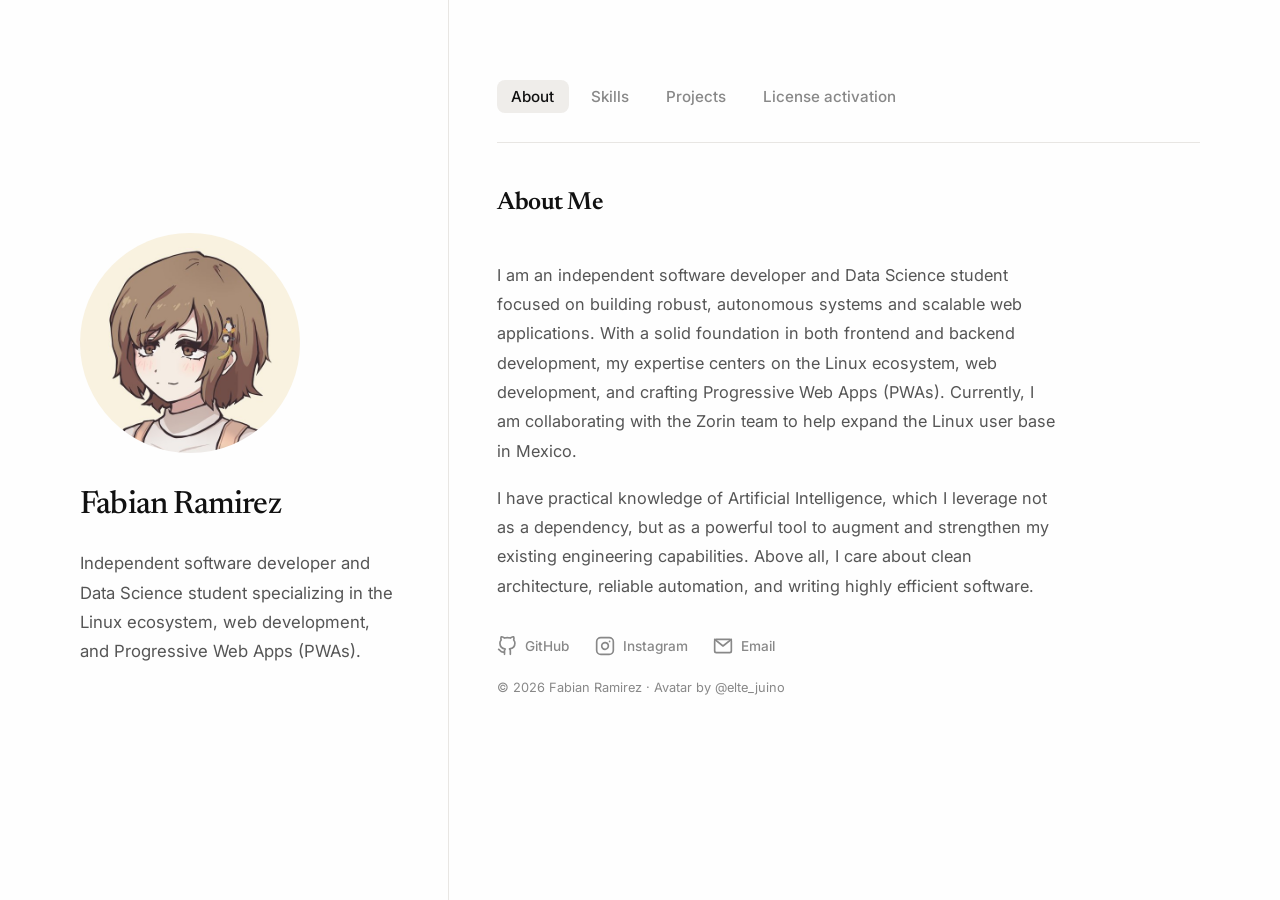
==== commit 05708208: "activacion" ====
--- a/index.html
+++ b/index.html
@@ -22,7 +22,7 @@
     <link rel="apple-touch-icon" sizes="180x180" href="/apple-touch-icon.png">
     <meta name="theme-color" content="#fefefe">
     <link href="https://fonts.googleapis.com/css2?family=Inter:ital,opsz,wght@0,14..32,400;0,14..32,500;0,14..32,600;1,14..32,400&family=Newsreader:ital,opsz,wght@0,6..72,400;0,6..72,500;0,6..72,600;1,6..72,400&display=swap" rel="stylesheet">
-    <link rel="stylesheet" href="/style.css?v=f365c48a277c">
+    <link rel="stylesheet" href="/style.css?v=ab0d288143db">
 </head>
 <body>
     <div class="language-switch" hidden role="group" aria-label="Language" data-i18n-aria-label="language">
@@ -33,8 +33,11 @@
     <div class="layout">
         <aside class="sidebar">
             <img src="/profile.jpg" alt="Fabian" class="sidebar-avatar">
-            <h1 class="sidebar-heading">Fabian Ramirez</h1>
-            <p class="sidebar-text">Independent software developer and Data Science student specializing in the Linux ecosystem, web development, and Progressive Web Apps (PWAs).</p>
+            <div class="portfolio-identity"><h1 class="sidebar-heading">Fabian Ramirez</h1>
+            <p class="sidebar-text">Independent software developer and Data Science student specializing in the Linux ecosystem, web development, and Progressive Web Apps (PWAs).</p></div>
+<div id="activation-intro" class="activation-identity" lang="en">
+<h1 class="sidebar-heading">Keys Activation system</h1>
+<p class="sidebar-text guide-intro" data-i18n="guideIntro">Install Office. Activate your license.</p><button id="guide-jump" type="button" class="guide-jump" data-i18n="jumpForm">Go to activation form</button><ol class="setup-steps"><li><div><h2 data-i18n="downloadTitle">Download Office</h2><p data-i18n="downloadBody">Use the Microsoft download below. This installer is Office Professional Plus 2021 for Windows, in Spanish. Your license must match this edition.</p><a class="office-download" href="https://officecdn.microsoft.com/db/492350f6-3a01-4f97-b9c0-c7c6ddf67d60/media/es-es/ProPlus2021Retail.img"><span data-i18n="downloadLink">Download Office 2021</span></a></div></li><li><div><h2 data-i18n="mountTitle">Mount and install</h2><p data-i18n="mountBody">Right-click ProPlus2021Retail.img and choose Mount. Open the new drive, run Setup.exe and wait for installation to finish.</p></div></li><li><div><h2 data-i18n="keyTitle">Enter your product key</h2><p data-i18n="keyBody">Open Word from Start. In the activation window, enter the product key you received with your purchase and select Activate Office.</p></div></li><li><div><h2 data-i18n="idTitle">Find your installation ID</h2><p data-i18n="idBody">If the wizard offers activation by telephone, select it and choose your country or region. Keep the installation ID shown on screen.</p></div></li><li><div><h2 data-i18n="confirmTitle">Get the confirmation ID</h2><p data-i18n="confirmBody">Enter your product key and installation ID in the activation form on this page, then select Get confirmation ID.</p></div></li><li><div><h2 data-i18n="finishTitle">Complete activation</h2><p data-i18n="finishBody">Return to the Office wizard, enter the confirmation ID in its corresponding groups and continue. In File &gt; Account, check that Office shows Product Activated.</p></div></li></ol><details class="setup-help"><summary data-i18n="smartTitle">Windows blocks the installer?</summary><div class="setup-help-body"><ol class="security-steps"><li data-i18n="sac1">Open Settings &gt; Privacy &amp; security &gt; Windows Security.</li><li data-i18n="sac2">Select App &amp; browser control &gt; Smart App Control settings.</li><li data-i18n="sac3">Choose Off and confirm the Windows prompt.</li></ol><a href="https://support.microsoft.com/en-us/windows/security/threat-malware-protection/smart-app-control-frequently-asked-questions" target="_blank" rel="noopener noreferrer"><span data-i18n="smartSource">Microsoft guidance</span></a></div></details></div>
         </aside>
         <main class="main-content">
             <nav class="tabs" aria-label="Page sections">
@@ -113,7 +116,7 @@
                 </div>
             </section>
             <section id="activacion-licencias" class="tab-panel activation-panel" aria-labelledby="activation-title">
-                                <h2 id="activation-title" class="section-title" data-i18n="activation">License activation</h2>
+                <h2 id="activation-title" class="section-title" data-i18n="activation">License activation</h2>
                 <form id="activation-form" class="activation-form">
                     <div class="activation-field">
                         <label for="product-key" data-i18n="productKey">Product key</label>
@@ -175,6 +178,7 @@
                 tabId = "about";
             }
 
+            document.body.classList.toggle("activation-mode", tabId === "activacion-licencias");
             document.querySelector(".language-switch").hidden = tabId !== "activacion-licencias";
             tabButtons.forEach(function (button) {
                 var isActive = button.dataset.tab === tabId;
@@ -208,9 +212,13 @@
 
         window.addEventListener("popstate", activateTabFromUrl);
         window.addEventListener("hashchange", activateTabFromUrl);
+        document.getElementById("guide-jump").addEventListener("click", function () {
+            document.getElementById("activation-title").scrollIntoView({ behavior: "smooth", block: "start" });
+            document.getElementById("product-key").focus({ preventScroll: true });
+        });
         activateTabFromUrl();
     </script>
-    <script src="/i18n.js?v=59a58fae1792" defer></script>
+    <script src="/i18n.js?v=cd91748b1d07" defer></script>
     <script src="/activation.js?v=caaf46a1be19" defer></script>
 </body>
 </html>
--- a/style.css
+++ b/style.css
@@ -577,3 +577,36 @@
 }
 
 .language-switch[hidden] { display: none; }
+
+.activation-identity { display: none; }
+.activation-mode .portfolio-identity { display: none; }
+.activation-mode .activation-identity { display: block; }
+.activation-mode .sidebar { position: static; height: auto; justify-content: flex-start; }
+.activation-mode { --sidebar-width: 44%; }
+.activation-identity .sidebar-heading { max-width: 360px; margin-bottom: 0.65rem; }
+.guide-intro { margin-bottom: 2rem; }
+.setup-steps { list-style: none; counter-reset: setup; display: grid; gap: 1.6rem; }
+.setup-steps > li { counter-increment: setup; display: grid; grid-template-columns: 1.65rem 1fr; gap: 0.75rem; }
+.setup-steps > li::before { content: counter(setup, decimal-leading-zero); font-size: 0.75rem; color: var(--text-muted); padding-top: 0.2rem; font-variant-numeric: tabular-nums; }
+.setup-steps h2 { font-size: 0.95rem; font-weight: 500; margin-bottom: 0.4rem; line-height: 1.5; }
+.setup-steps p, .setup-help-body { font-size: 0.875rem; line-height: 1.75; color: var(--text-secondary); }
+.office-download { display: inline-flex; margin-top: 0.8rem; padding: 0.55rem 0.9rem; border: 1px solid var(--border); border-radius: 7px; color: var(--text); font-size: 0.8rem; font-weight: 500; text-decoration: none; background: #f4f3f1; }
+.office-download:hover { background: #efedea; }
+.setup-help { border-top: 1px solid var(--border); border-bottom: 1px solid var(--border); margin-top: 2rem; }
+.setup-help summary { padding: 1rem 0; cursor: pointer; font-size: 0.85rem; font-weight: 500; }
+.setup-help-body { padding-bottom: 1.2rem; }
+.setup-help-body p { margin-bottom: 0.85rem; }
+.security-steps { padding-left: 1.2rem; margin-bottom: 1rem; }
+.security-steps li + li { margin-top: 0.65rem; }
+.setup-help-body a { color: var(--text); text-underline-offset: 3px; }
+.security-note { border-left: 2px solid var(--border); padding-left: 0.9rem; }
+.office-download:focus-visible, .setup-help summary:focus-visible { outline: 2px solid var(--text); outline-offset: 4px; }
+@media (min-width: 901px) {
+    .activation-mode .main-content { position: sticky; top: 0; align-self: flex-start; min-height: 100vh; }
+}
+
+.guide-jump { display: none; }
+@media (max-width: 900px) {
+    .guide-jump { display: inline-block; background: transparent; border: 0; font: inherit; font-size: 0.85rem; color: var(--text); text-decoration: underline; text-underline-offset: 4px; margin: -0.75rem 0 1.5rem; cursor: pointer; }
+    .guide-jump:focus-visible { outline: 2px solid var(--text); outline-offset: 4px; }
+}
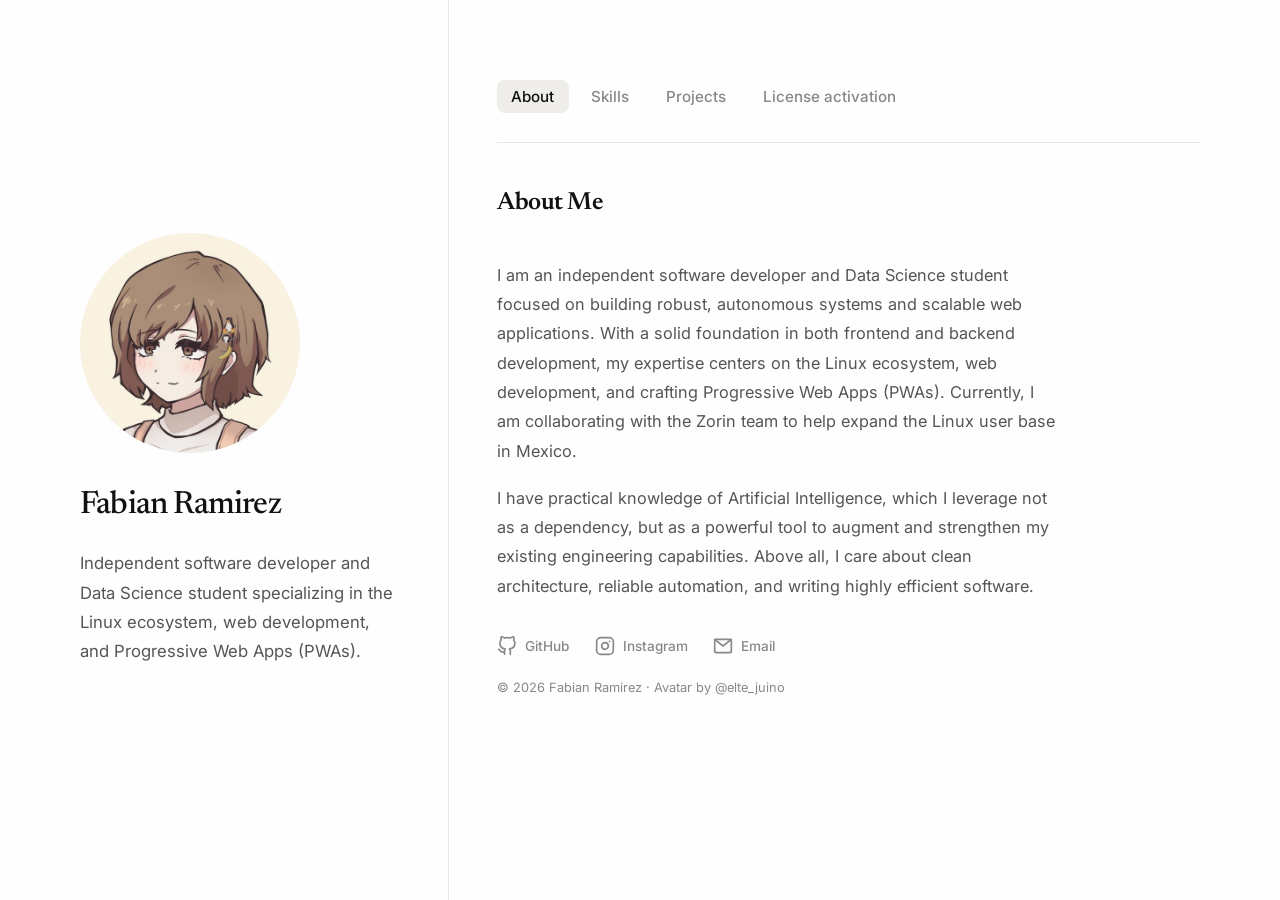
==== commit 1c905884: "semeolvido" ====
--- a/index.html
+++ b/index.html
@@ -36,7 +36,7 @@
             <div class="portfolio-identity"><h1 class="sidebar-heading">Fabian Ramirez</h1>
             <p class="sidebar-text">Independent software developer and Data Science student specializing in the Linux ecosystem, web development, and Progressive Web Apps (PWAs).</p></div>
 <div id="activation-intro" class="activation-identity" lang="en">
-<h1 class="sidebar-heading">Keys Activation system</h1>
+<h1 class="sidebar-heading" data-i18n="activationSystem">Keys Activation system</h1>
 <p class="sidebar-text guide-intro" data-i18n="guideIntro">Install Office. Activate your license.</p><button id="guide-jump" type="button" class="guide-jump" data-i18n="jumpForm">Go to activation form</button><ol class="setup-steps"><li><div><h2 data-i18n="downloadTitle">Download Office</h2><p data-i18n="downloadBody">Use the Microsoft download below. This installer is Office Professional Plus 2021 for Windows, in Spanish. Your license must match this edition.</p><a class="office-download" href="https://officecdn.microsoft.com/db/492350f6-3a01-4f97-b9c0-c7c6ddf67d60/media/es-es/ProPlus2021Retail.img"><span data-i18n="downloadLink">Download Office 2021</span></a></div></li><li><div><h2 data-i18n="mountTitle">Mount and install</h2><p data-i18n="mountBody">Right-click ProPlus2021Retail.img and choose Mount. Open the new drive, run Setup.exe and wait for installation to finish.</p></div></li><li><div><h2 data-i18n="keyTitle">Enter your product key</h2><p data-i18n="keyBody">Open Word from Start. In the activation window, enter the product key you received with your purchase and select Activate Office.</p></div></li><li><div><h2 data-i18n="idTitle">Find your installation ID</h2><p data-i18n="idBody">If the wizard offers activation by telephone, select it and choose your country or region. Keep the installation ID shown on screen.</p></div></li><li><div><h2 data-i18n="confirmTitle">Get the confirmation ID</h2><p data-i18n="confirmBody">Enter your product key and installation ID in the activation form on this page, then select Get confirmation ID.</p></div></li><li><div><h2 data-i18n="finishTitle">Complete activation</h2><p data-i18n="finishBody">Return to the Office wizard, enter the confirmation ID in its corresponding groups and continue. In File &gt; Account, check that Office shows Product Activated.</p></div></li></ol><details class="setup-help"><summary data-i18n="smartTitle">Windows blocks the installer?</summary><div class="setup-help-body"><ol class="security-steps"><li data-i18n="sac1">Open Settings &gt; Privacy &amp; security &gt; Windows Security.</li><li data-i18n="sac2">Select App &amp; browser control &gt; Smart App Control settings.</li><li data-i18n="sac3">Choose Off and confirm the Windows prompt.</li></ol><a href="https://support.microsoft.com/en-us/windows/security/threat-malware-protection/smart-app-control-frequently-asked-questions" target="_blank" rel="noopener noreferrer"><span data-i18n="smartSource">Microsoft guidance</span></a></div></details></div>
         </aside>
         <main class="main-content">
